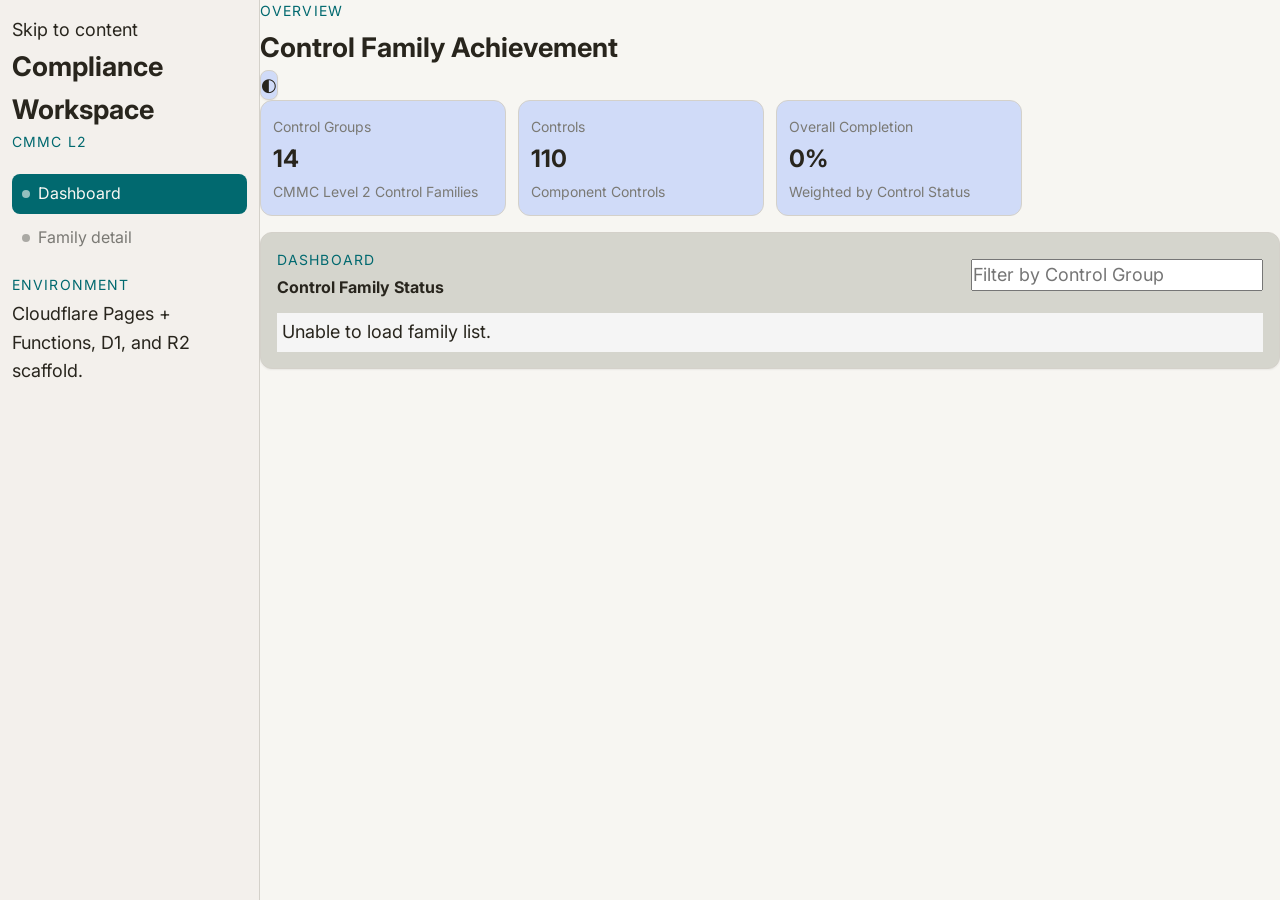
==== public/dashboard.html @ 38d0256f "Add files via upload" ====
<!DOCTYPE html>
<html lang="en">
<head>
  <meta charset="UTF-8" />
  <meta name="viewport" content="width=device-width, initial-scale=1.0" />
  <title>CMMC Level 2 Dashboard</title>
  <link rel="preconnect" href="https://fonts.googleapis.com">
  <link rel="preconnect" href="https://fonts.gstatic.com" crossorigin>
  <link href="https://fonts.googleapis.com/css2?family=Inter:wght@400;500;600;700&display=swap" rel="stylesheet">
  <link rel="stylesheet" href="styles.css?v=16" />
</head>
<body>
 
  <div class="shell">
    <aside class="sidebar">
      <div class="brand">
        <!--<div class="brand-mark" aria-hidden="true">C2</div>-->
        <div>
          <a class="skip-link" href="#main">Skip to content</a>
          <h1>Compliance Workspace</h1>
          <p class="eyebrow">CMMC L2</p>
        </div>
      </div>
      <nav class="nav-group" aria-label="Primary">
        <a class="nav-link active" href="/dashboard.html"><span class="dot"></span>Dashboard</a>
        <a class="nav-link" href="/family.html?family=AC"><span class="dot"></span>Family detail</a>
      </nav>
      <div class="sidebar-card">
        <p class="eyebrow">Environment</p>
        <p>Cloudflare Pages + Functions, D1, and R2 scaffold.</p>
      </div>
    </aside>

    <main id="main" class="main" data-dashboard-page>
      <header class="topbar">
        <div>
          <p class="eyebrow">Overview</p>
          <h2>Control Family Achievement</h2>
        </div>
        <button class="theme-toggle" type="button" data-theme-toggle aria-label="Switch color theme">◐</button>
      </header>

      <section class="kpis" aria-label="Summary metrics">
        <article class="kpi">
          <span class="metric-label">Control Groups</span>
   	  <strong id="familyCount">14</strong>
   	  <span>CMMC Level 2 Control Families</span>
        </article>
        <article class="kpi">
          <span class="metric-label">Controls</span>
          <strong id="controlCount">110</strong>
          <span>Component Controls</span>
        </article>
        <article class="kpi">
          <span class="metric-label">Overall Completion</span>
          <strong id="overallCompletion">0%</strong>
          <span>Weighted by Control Status</span>
        </article>
      </section>

      <section class="panel">
        <div class="panel-head">
        <div>
           <div class="eyebrow">Dashboard</div>
              <h3 class="panel-title">Control Family Status</h3>
           </div>
           <div class="panel-actions">
              <input id="familySearch" type="search" placeholder="Filter by Control Group" aria-label="Filter Groups" />
           </div>
        </div>
        <div id="familyGrid" class="family-grid" aria-live="polite"></div>

      </section>
    </main>
  </div>
  <script src="./app.js?v=2" defer></script>
</body>
</html>
---- public/styles.css ----
/*CMMC Dashboard*/
/*Project Common Styles*/
:root {
  --font-body: 'Inter', system-ui, -apple-system, BlinkMacSystemFont, 'Segoe UI', sans-serif;
  --text-xs: clamp(0.75rem, 0.7rem + 0.25vw, 0.875rem);
  --text-sm: clamp(0.875rem, 0.8rem + 0.35vw, 1rem);
  --text-base: clamp(1rem, 0.95rem + 0.25vw, 1.125rem);
  --text-lg: clamp(1.125rem, 1rem + 0.75vw, 1.5rem);
  --text-xl: clamp(1.5rem, 1.2rem + 1.25vw, 2.25rem);
  --space-1: 0.25rem;
  --space-2: 0.5rem;
  --space-3: 0.75rem;
  --space-4: 1rem;
  --space-5: 1.25rem;
  --space-6: 1.5rem;
  --space-8: 2rem;
  --space-10: 2.5rem;
  --space-12: 3rem;
  --color-bg: #f7f6f2;
  --color-surface: #d0dbf8;
  --color-surface-2: hsl(60, 8%, 82%);
  --color-surface-offset: #f3f0ec;
  --color-border: #d4d1ca;
  --color-divider: #dcd9d5;
  --color-text: #28251d;
  --color-text-muted: #7a7974;
  --color-text-faint: #bab9b4;
  --color-text-inverse: #f9f8f4;
  --color-primary: #01696f;
  --color-primary-hover: #0c4e54;
  --color-success-bg: #d4dfcc;
  --color-success-text: #2e5c10;
  --color-warning-bg: #e9e0c6;
  --color-warning-text: #8a5b00;
  --color-danger-bg: #e0ced7;
  --color-danger-text: #7d1e5e;
  --color-info-bg: #c6d8e4;
  --color-info-text: #0b5177;
  --radius-md: 0.5rem;
  --radius-lg: 0.75rem;
  --radius-xl: 1rem;
  --radius-full: 9999px;
  --shadow-sm: 0 1px 2px rgba(0, 0, 0, 0.06);
  --shadow-md: 0 8px 24px rgba(0, 0, 0, 0.08);
  --transition: 180ms cubic-bezier(0.16, 1, 0.3, 1);
}

*, *::before, *::after { box-sizing: border-box; margin: 0; padding: 0; }
html { -webkit-text-size-adjust: none; text-size-adjust: none; }
body {
  min-height: 100vh;
  background: var(--color-bg);  
 
  color: var(--color-text);
  font-family: var(--font-body);
  font-size: var(--text-base);
  line-height: 1.6;
}
img, svg { display: block; max-width: 100%; }
a { color: inherit; text-decoration: none; }
button, input, select, textarea { font: inherit; color: inherit; }

button {
 border: 1px solid var(--color-border);
 background: var(--color-surface);
 border-radius: var(--radius-md);
 box-shadow: var(--shadow-sm);
 cursor: pointer; 
}

.brand-copy strong { display: block; font-size: var(--text-sm); }
.brand-copy span, .sidebar-footer { font-size: var(--text-xs); color: var(--color-text-muted); }

.nav-link:hover { background: var(--color-surface-2); color: var(--color-text); }
.nav-link.active { background: var(--color-primary); color: var(--color-text-inverse); }
.dot { width: 8px; height: 8px; border-radius: 999px; background: currentColor; opacity: 0.6; }


.tenant small { display: block; font-size: var(--text-xs); color: var(--color-text-muted); }
.tenant strong { font-size: var(--text-sm); }
.topbar-right { display: flex; align-items: center; gap: var(--space-3); }
.chip {
  font-size: var(--text-xs);
  padding: 0.25rem 0.55rem;
  border-radius: var(--radius-full);
  background: var(--color-surface-offset);
  color: var(--color-text-muted);
}
.avatar {
  width: 28px;
  height: 28px;
  border-radius: 999px;
  background: var(--color-primary);
  color: var(--color-text-inverse);
  display: grid;
  place-items: center;
  font-size: var(--text-xs);
  font-weight: 700;
}

.content { padding: var(--space-4) var(--space-5) var(--space-5); max-width: 1440px; }
.page-header {
  display: flex;
  justify-content: space-between;
  align-items: flex-start;
  gap: var(--space-4);
  margin-bottom: var(--space-4);
}
.eyebrow {
  font-size: var(--text-xs);
  color: var(--color-primary);
  text-transform: uppercase;
  letter-spacing: 0.08em;
  margin-bottom: var(--space-1);
}
.page-title { font-size: var(--text-xl); font-weight: 700; }
.page-subtitle { font-size: var(--text-sm); color: var(--color-text-muted); max-width: 68ch; }
.page-actions { display: flex; gap: var(--space-2); flex-wrap: wrap; }

.btn {
  display: inline-flex;
  align-items: center;
  justify-content: center;
  gap: 0.35rem;
  padding: 0.48rem 0.92rem;
  border-radius: var(--radius-full);
  font-size: var(--text-sm);
  border: 1px solid transparent;
  transition: all var(--transition);
}
.btn-primary { background: var(--color-primary); color: var(--color-text-inverse); }
.btn-primary:hover { background: var(--color-primary-hover); }
.btn-outline { background: var(--color-surface); border-color: var(--color-border); }
.btn-small { padding: 0.4rem 0.75rem; font-size: var(--text-xs); }

.kpis {
  display: grid;
  grid-template-columns: repeat(4, minmax(0, 1fr));
  gap: var(--space-3);
  margin-bottom: var(--space-4);
}
.kpi {
  background: var(--color-surface);
  border: 1px solid var(--color-border);
  border-radius: var(--radius-lg);
  padding: var(--space-3);
}
.kpi label { display: block; font-size: var(--text-xs); color: var(--color-text-muted); }
.kpi strong { display: block; font-size: var(--text-lg); margin-top: 0.1rem; }
.kpi span { display: block; font-size: var(--text-xs); color: var(--color-text-muted); margin-top: 0.15rem; }

.stack { display: grid; gap: var(--space-4); }
.panel {
  background: var(--color-surface-2);
  border: 1px solid var(--color-border);
  border-radius: var(--radius-lg);
  box-shadow: var(--shadow-sm);
  padding: var(--space-4);
}
.panel-head { display: flex; justify-content: space-between; align-items: center; gap: var(--space-2); margin-bottom: var(--space-3); }
.panel-title { font-size: var(--text-sm); font-weight: 700; }
.panel-sub { font-size: var(--text-xs); color: var(--color-text-muted); }
.empty-state-panel { min-height: 160px; display: grid; place-items: center; }

.control-card {
 /* display: grid; */
  gap: var(--space-4);
  padding: var(--space-4);
  background-color: var(--color-surface);
  border: 1px solid var(--color-border);
  border-radius: var(--radius-md);
  box-shadow: var(--shadow-sm);
}

.control-card:hover {
  box-shadow: var(--shadow-md);
  background-color: var(--color-surface-2);
}

.control-topline {
  align-items: flex-start;
  display: flex;
  gap: var(--space-3);
  justify-content: space-between;

  
}

.control-title {
  font-size: var(--text-xs);
  color: var(--color-primary);
  text-transform: uppercase;
  letter-spacing: 0.06em;
  margin-bottom: 0.1rem;
}

.control-id {
 font-size: var(--text-lg); line-height: 1.25; 
 white-space: normal;
 overflow-wrap: break-word;
 word-break: normal;
}

.control-description { color: var(--color-text-muted); max-width: 85ch; }

.control-badges { display: flex; gap: var(--space-2); flex-wrap: wrap; justify-content: flex-end; }

.badge {
  display: inline-flex;
  align-items: center;
  border-radius: var(--radius-full);
  padding: 0.18rem 0.58rem;
  font-size: var(--text-xs);
  white-space: nowrap;
}

.status-implemented, .guide-published { background: var(--color-success-bg); color: var(--color-success-text); }

.status-in_progress, .guide-draft { background: var(--color-warning-bg); color: var(--color-warning-text); }

.status-not_started, .guide-archived { background: var(--color-danger-bg); color: var(--color-danger-text); }

.status-partially_met, .status-ready_for_review, .evidence-badge { background: var(--color-info-bg); color: var(--color-info-text); }

.guide-none { background: var(--color-surface-offset); color: var(--color-text-muted); }

.control-meta-grid {
  background-color: var(--color-surface);
  border: 1px solid oklch(from var(--color-text) l c h / 0.10);
  border-radius: var(--radius-md);
  box-shadow: var(--shadow-sm);
  display: grid;
  grid-template-columns: repeat(4, minmax(0, 1fr));
  gap: var(--space-3);
  padding: var(--space-4);
}

.meta-label { display: block; font-size: var(--text-xs); color: var(--color-text-muted); margin-bottom: 0.15rem; }

.meta-item strong { font-size: var(--text-sm); }

.family-grid {
  display: grid;
  grid-template-columns: repeat(4, 1fr);
  gap: var(--space-4);
  padding: 5px;
  background-color: #f5f5f5;
}

.meta-item {
  padding: var(--space-3);
  border: 1px solid var(--color-divider);
  border-radius: var(--radius-md);
  background: var(--color-surface-2);
}


.guide-layout {
  display: grid;
  grid-template-columns: minmax(0, 1.8fr) minmax(260px, 0.9fr);
  gap: var(--space-4);
}
.guide-card, .guide-utility-card {
  border: 1px solid var(--color-divider);
  border-radius: var(--radius-lg);
  background: var(--color-surface-2);
  padding: var(--space-4);
}
.section-heading-row {
  display: flex;
  justify-content: space-between;
  align-items: flex-start;
  gap: var(--space-2);
  margin-bottom: var(--space-3);
}
.section-heading-row.compact { margin-bottom: var(--space-2); }
.section-title { font-size: var(--text-sm); font-weight: 700; }
.section-subtitle { font-size: var(--text-xs); color: var(--color-text-muted); }
.guide-empty {
  border: 1px dashed var(--color-border);
  border-radius: var(--radius-md);
  background: var(--color-surface);
  padding: var(--space-3);
  color: var(--color-text-muted);
}


.prose { display: grid; gap: var(--space-2); }
.prose p { max-width: 78ch; }
.prose ul, .prose ol { padding-left: 1.25rem; }
.prose li + li { margin-top: 0.25rem; }
.prose code {
  background: var(--color-surface);
  border: 1px solid var(--color-divider);
  border-radius: 0.35rem;
  padding: 0.05rem 0.35rem;
  font-size: 0.92em;
}
.prose pre {
  overflow: auto;
  background: #1f1d19;
  color: #f7f6f2;
  border-radius: var(--radius-md);
  padding: var(--space-3);
}



@media (max-width: 1180px) {
  .kpis, .control-meta-grid { grid-template-columns: repeat(2, minmax(0, 1fr)); }

}

@media (max-width: 900px) {


@media (max-width: 620px) {
  .kpis, .control-meta-grid { grid-template-columns: 1fr; }
  .topbar { padding-inline: var(--space-3); }
}
/*********************************************************************************************/
/*********************************************************************************************/
/************************************Unused Styles********************************************/
/*********************************************************************************************/
/*********************************************************************************************/

.guide-header { display: flex; justify-content: space-between; align-items: baseline; gap: var(--space-2); margin-bottom: var(--space-2); }
.guide-title { font-size: var(--text-base); font-weight: 700; }
.guide-version { font-size: var(--text-xs); color: var(--color-text-muted); }
.guide-summary { margin-bottom: var(--space-3); color: var(--color-text-muted); }

.main { display: flex; flex-direction: column; min-width: 0; }
.topbar {
  height: 56px;
  background: var(--color-surface);
  border-bottom: 1px solid var(--color-border);
  display: flex;
  align-items: center;
  justify-content: space-between;
  padding: 0 var(--space-4);
  gap: var(--space-3);
}
  .guide-layout { grid-template-columns: 1fr; }

.artifact-copy { display: grid; gap: 0.1rem; }
.artifact-copy strong { font-size: var(--text-sm); }
.artifact-copy span { font-size: var(--text-xs); color: var(--color-text-muted); }
.artifact-empty {
  border: 1px dashed var(--color-border);
  border-radius: var(--radius-md);
  padding: var(--space-3);
  color: var(--color-text-muted);
  background: var(--color-surface-2);
}

  .shell { grid-template-columns: 1fr; }
  .sidebar { display: none; }
  .content { padding: var(--space-3); }
  .page-header, .control-topline { flex-direction: column; }
  .control-badges { justify-content: flex-start; }
}
.shell { display: grid; grid-template-columns: 260px minmax(0, 1fr); min-height: 100vh; }

.sidebar {
  background: var(--color-surface-offset);
  border-right: 1px solid var(--color-border);
  padding: var(--space-4) var(--space-3);
  display: flex;
  flex-direction: column;
  gap: var(--space-4);
}
.brand { display: flex; gap: var(--space-2); align-items: center; }

.brand-mark {
  width: 28px;
  height: 28px;
  border-radius: 0.7rem;
  background: var(--color-surface);
  border: 1px solid var(--color-border);
  display: grid;
  place-items: center;
  color: var(--color-primary);
  font-size: var(--text-sm);
  font-weight: 700;
}

.nav-group { display: flex; flex-direction: column; gap: 0.25rem; }

.nav-label {
  font-size: var(--text-xs);
  text-transform: uppercase;
  letter-spacing: 0.06em;
  color: var(--color-text-muted);
  margin: var(--space-2) var(--space-1) var(--space-1);
}

.file-row {
  display: flex;
  justify-content: space-between;
  align-items: center;
  gap: var(--space-3);
  padding: var(--space-3);
  border: 1px solid var(--color-divider);
  border-radius: var(--radius-md);
  background: var(--color-surface);
}
.file-copy { display: grid; gap: 0.1rem; }
.file-copy strong { font-size: var(--text-sm); }
.file-copy span, .file-row span { font-size: var(--text-xs); color: var(--color-text-muted); }

.evidence-section {
  border-top: 1px solid var(--color-divider);
  padding-top: var(--space-4);
}
.artifact-list { display: grid; gap: var(--space-2); }
.artifact-item {
  display: flex;
  justify-content: space-between;
  gap: var(--space-3);
  padding: var(--space-3);
  border: 1px solid var(--color-divider);
  border-radius: var(--radius-md);
  background: var(--color-surface-2);
}

.nav-link {
  display: flex;
  align-items: center;
  gap: var(--space-2);
  padding: 0.45rem 0.6rem;
  border-radius: var(--radius-md);
  font-size: var(--text-sm);
  color: var(--color-text-muted);
  transition: all var(--transition);
}
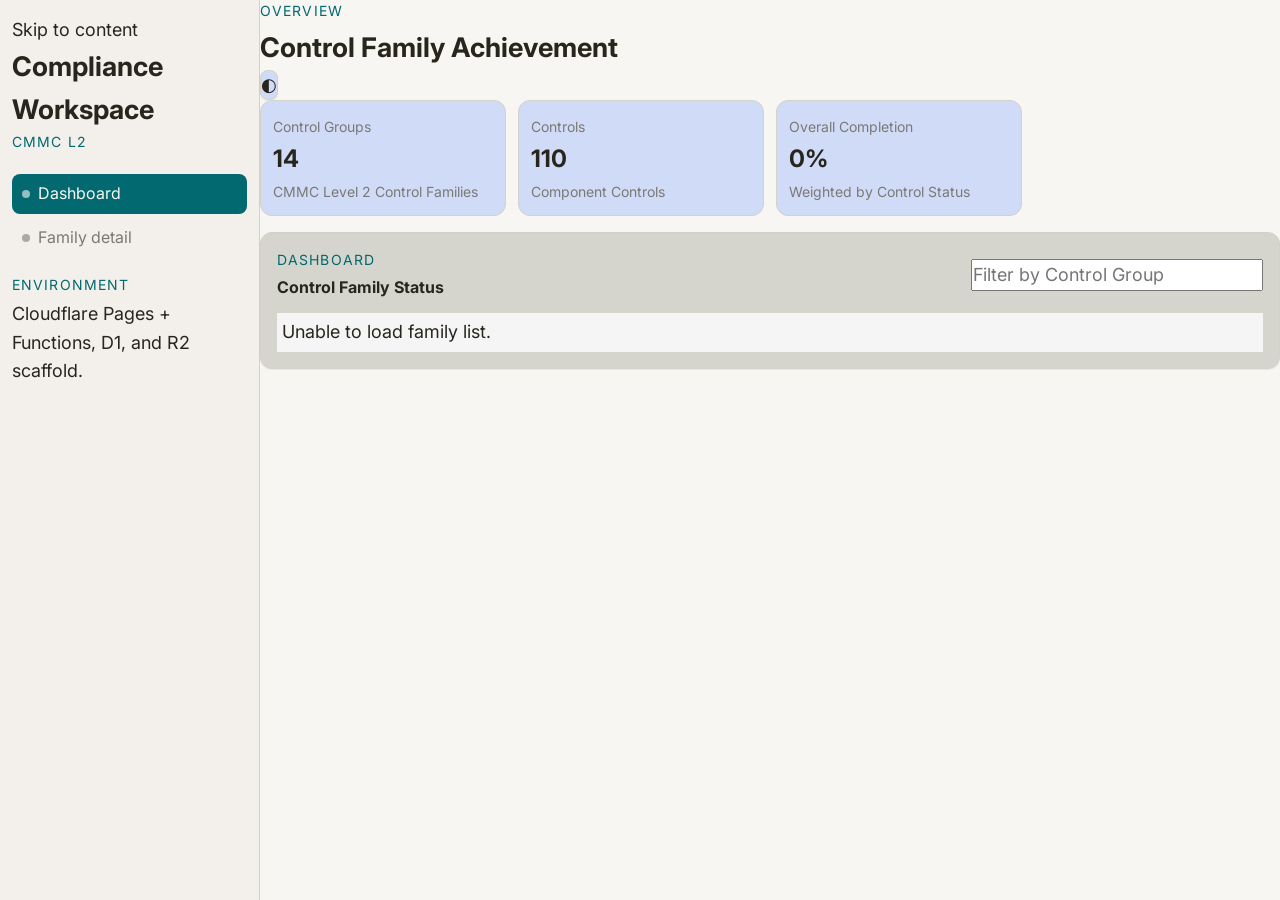
==== commit c08ec789: "Add files via upload" ====
--- a/public/dashboard.html
+++ b/public/dashboard.html
@@ -7,7 +7,7 @@
   <link rel="preconnect" href="https://fonts.googleapis.com">
   <link rel="preconnect" href="https://fonts.gstatic.com" crossorigin>
   <link href="https://fonts.googleapis.com/css2?family=Inter:wght@400;500;600;700&display=swap" rel="stylesheet">
-  <link rel="stylesheet" href="styles.css?v=16" />
+  <link rel="stylesheet" href="styles.css?v=19" />
 </head>
 <body>
  
@@ -73,6 +73,6 @@
       </section>
     </main>
   </div>
-  <script src="./app.js?v=2" defer></script>
+  <script src="./app.js?v=3" defer></script>
 </body>
 </html>
--- a/public/styles.css
+++ b/public/styles.css
@@ -18,6 +18,10 @@
   --space-12: 3rem;
   --color-bg: #f7f6f2;
   --color-surface: #d0dbf8;
+  --color-surface-red: #d0dbf8;
+  --color-surface-orange: #d0dbf8;
+  --color-surface-yellow: #d0dbf8;
+  --color-surface-green: #d0dbf8;
   --color-surface-2: hsl(60, 8%, 82%);
   --color-surface-offset: #f3f0ec;
   --color-border: #d4d1ca;
@@ -43,6 +47,30 @@
   --shadow-sm: 0 1px 2px rgba(0, 0, 0, 0.06);
   --shadow-md: 0 8px 24px rgba(0, 0, 0, 0.08);
   --transition: 180ms cubic-bezier(0.16, 1, 0.3, 1);
+  --color-success: #437a22;
+  --color-yellow: #d19900;
+  --color-orange: #da7101;
+  --color-error: #a12c7b;
+
+}
+.metric-card {
+  position: relative;
+  padding-right: calc(var(--space-4) + 10px);
+  background-color: var(--color-surface);
+  border: 1px solid var(--color-border);
+  border-radius: var(--radius-md);
+  box-shadow: var(--shadow-sm);
+}
+
+.metric-card::after {
+  content: "";
+  position: absolute;
+  top: 10px;
+  right: 10px;
+  bottom: 10px;
+  width: 6px;
+  border-radius: var(--radius-full);
+  background-color: var(--metric-indicator, var(--color-border));
 }
 
 *, *::before, *::after { box-sizing: border-box; margin: 0; padding: 0; }
@@ -164,18 +192,35 @@
 
 .control-card {
  /* display: grid; */
-  gap: var(--space-4);
+  gap: var(--space-2);
   padding: var(--space-4);
   background-color: var(--color-surface);
   border: 1px solid var(--color-border);
   border-radius: var(--radius-md);
   box-shadow: var(--shadow-sm);
-}
-
-.control-card:hover {
-  box-shadow: var(--shadow-md);
-  background-color: var(--color-surface-2);
-}
+  padding-right: 28px;
+  position: relative;
+  text-align: center;
+}
+
+.control-card::after {
+  content: "";
+  display: block;
+  position: absolute;
+  top: 10px;
+  right: 10px;
+  bottom: 10px;
+  width: 6px;
+  border-radius: 9999px;
+  background-color: var(--status-indicator, #999);
+}
+
+.control-card[data-status="green"] {--status-indicator: var(--color-success);}
+.control-card[data-status="yellow"] {--status-indicator: var(--color-yellow);}
+.control-card[data-status="orange"] {--status-indicator: var(--color-orange);}
+.control-card[data-status="red"] {--status-indicator: var(--color-error);}
+
+.control-card:hover {box-shadow: var(--shadow-md); background-color: var(--color-surface-2);}
 
 .control-topline {
   align-items: flex-start;
@@ -205,6 +250,8 @@
 
 .control-badges { display: flex; gap: var(--space-2); flex-wrap: wrap; justify-content: flex-end; }
 
+
+
 .badge {
   display: inline-flex;
   align-items: center;
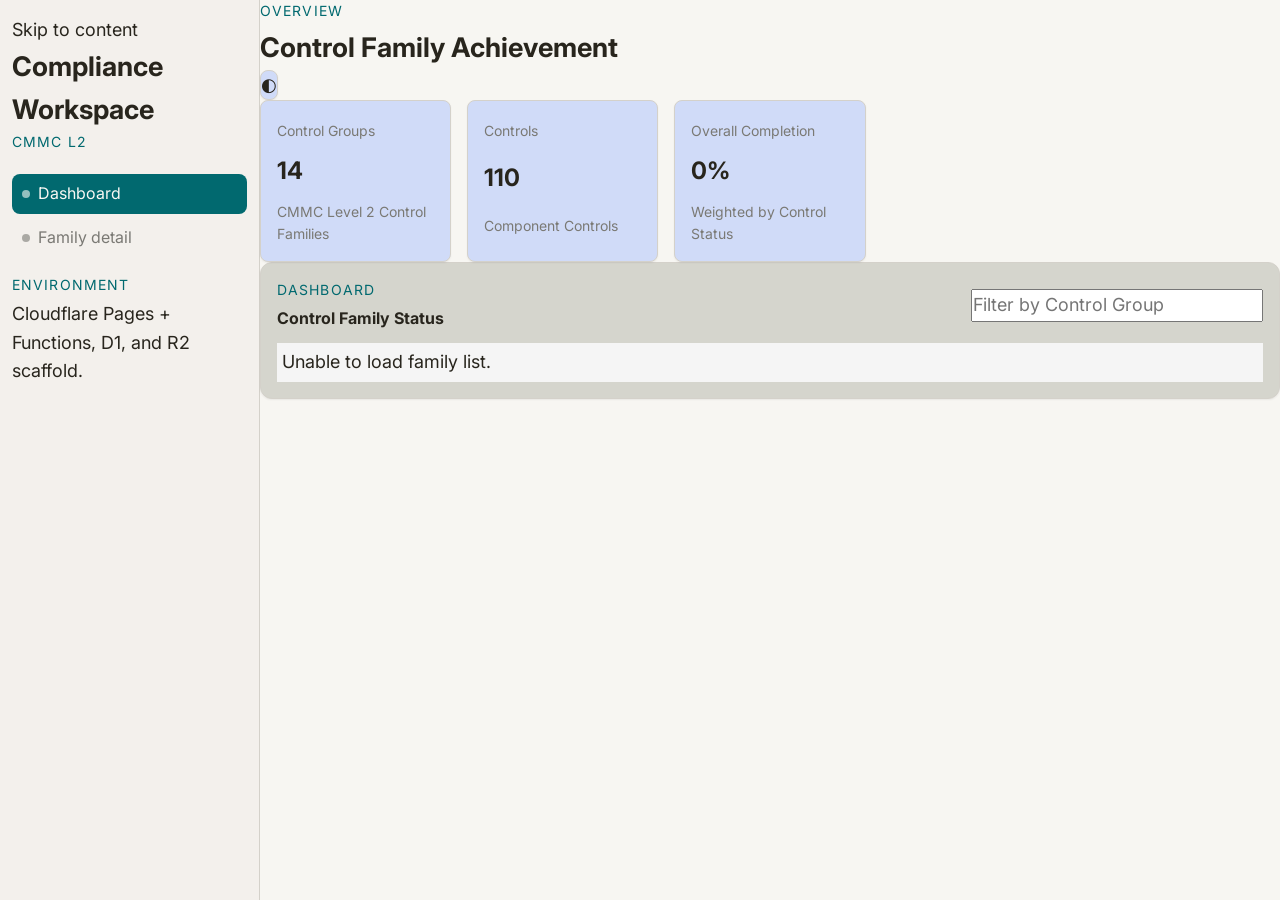
==== commit aa57f3e4: "Add files via upload" ====
--- a/public/dashboard.html
+++ b/public/dashboard.html
@@ -7,7 +7,8 @@
   <link rel="preconnect" href="https://fonts.googleapis.com">
   <link rel="preconnect" href="https://fonts.gstatic.com" crossorigin>
   <link href="https://fonts.googleapis.com/css2?family=Inter:wght@400;500;600;700&display=swap" rel="stylesheet">
-  <link rel="stylesheet" href="styles.css?v=19" />
+  <link rel="stylesheet" href="styles.css?v=20" />
+  <script src="./app.js?v=4" defer></script>
 </head>
 <body>
  
@@ -73,6 +74,6 @@
       </section>
     </main>
   </div>
-  <script src="./app.js?v=3" defer></script>
+  
 </body>
 </html>
--- a/public/styles.css
+++ b/public/styles.css
@@ -53,6 +53,99 @@
   --color-error: #a12c7b;
 
 }
+
+.family-page-actions {
+  display: grid;
+  gap: var(--space-3);
+  justify-items: end;
+}
+
+.family-edit-panel {
+  margin-top: var(--space-6);
+}
+
+.family-edit-form {
+  display: grid;
+  grid-template-columns: repeat(2, minmax(240px, 1fr));
+  gap: var(--space-4);
+}
+
+.form-field {
+  display: grid;
+  gap: var(--space-2);
+}
+
+.form-field-wide {
+  grid-column: 1 / -1;
+}
+
+.form-label {
+  font-size: var(--text-sm);
+  color: var(--color-text-muted);
+}
+
+.family-edit-form select,
+.family-edit-form input[type="file"],
+.family-edit-form textarea {
+  width: 100%;
+  padding: var(--space-3);
+  border: 1px solid var(--color-border);
+  border-radius: var(--radius-md);
+  background-color: var(--color-surface);
+  color: var(--color-text);
+}
+
+.form-actions {
+  grid-column: 1 / -1;
+  display: flex;
+  gap: var(--space-3);
+  justify-content: flex-end;
+}
+
+.metric-card-boolean[data-presence="yes"] {
+  background-color: var(--color-success-highlight);
+  border-color: var(--color-success);
+}
+
+.metric-card-boolean[data-presence="no"] {
+  background-color: var(--color-error-highlight);
+  border-color: var(--color-error);
+}
+
+.metric-card-status {
+  color: var(--color-text);
+  text-align: center;
+  align-items: center;
+  background-color: var(--color-surface);
+  background-color: maroon;
+}
+
+.metric-card-status[data-status="green"] {
+  background-color: var(--color-success-highlight);
+  border-color: var(--color-success);
+}
+
+.metric-card-status[data-status="yellow"] {
+  background-color: var(--color-yellow-highlight);
+  border-color: var(--color-yellow);
+}
+
+.metric-card-status[data-status="orange"] {
+  background-color: var(--color-orange-highlight);
+  border-color: var(--color-orange);
+}
+
+.metric-card-status[data-status="red"] {
+  background-color: var(--color-error-highlight);
+  border-color: var(--color-error);
+}
+
+
+
+
+
+
+
 .metric-card {
   position: relative;
   padding-right: calc(var(--space-4) + 10px);
@@ -163,15 +256,48 @@
 
 .kpis {
   display: grid;
-  grid-template-columns: repeat(4, minmax(0, 1fr));
-  gap: var(--space-3);
-  margin-bottom: var(--space-4);
-}
+  gap: var(--space-4);
+  grid-template-columns: repeat(5, minmax(0, 1fr));
+}
+
 .kpi {
+  display: grid;
+  gap: var(--space-2);
+  padding: var(--space-4);
+  border: 1px solid var(--color-border);
+  border-radius: var(--radius-md);
   background: var(--color-surface);
-  border: 1px solid var(--color-border);
-  border-radius: var(--radius-lg);
-  padding: var(--space-3);
+  box-shadow: var(--shadow-sm);
+}
+
+.kpi-boolean[data-presence="yes"] {
+  background: var(--color-success-highlight);
+  border-color: var(--color-success);
+}
+
+.kpi-boolean[data-presence="no"] {
+  background: var(--color-error-highlight);
+  border-color: var(--color-error);
+}
+
+.kpi-status[data-status="green"] {
+  background: var(--color-success-highlight);
+  border-color: var(--color-success);
+}
+
+.kpi-status[data-status="yellow"] {
+  background: var(--color-yellow-highlight);
+  border-color: var(--color-yellow);
+}
+
+.kpi-status[data-status="orange"] {
+  background: var(--color-orange-highlight);
+  border-color: var(--color-orange);
+}
+
+.kpi-status[data-status="red"] {
+  background: var(--color-error-highlight);
+  border-color: var(--color-error);
 }
 .kpi label { display: block; font-size: var(--text-xs); color: var(--color-text-muted); }
 .kpi strong { display: block; font-size: var(--text-lg); margin-top: 0.1rem; }
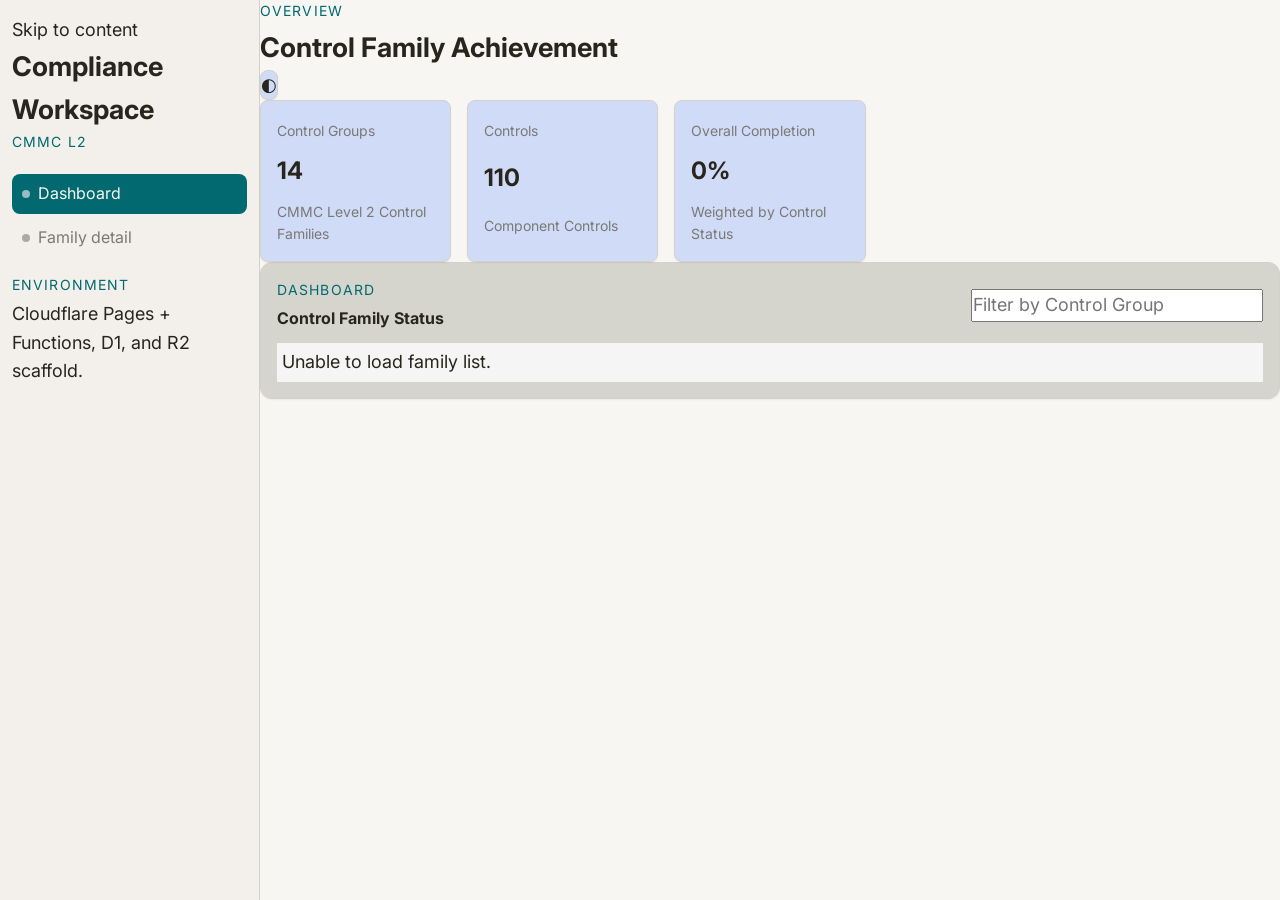
==== commit e5639981: "Add files via upload" ====
--- a/public/dashboard.html
+++ b/public/dashboard.html
@@ -7,8 +7,8 @@
   <link rel="preconnect" href="https://fonts.googleapis.com">
   <link rel="preconnect" href="https://fonts.gstatic.com" crossorigin>
   <link href="https://fonts.googleapis.com/css2?family=Inter:wght@400;500;600;700&display=swap" rel="stylesheet">
-  <link rel="stylesheet" href="styles.css?v=20" />
-  <script src="./app.js?v=4" defer></script>
+  <link rel="stylesheet" href="styles.css?v=23" />
+  <script src="./app.js?v=5" defer></script>
 </head>
 <body>
  
--- a/public/styles.css
+++ b/public/styles.css
@@ -51,6 +51,7 @@
   --color-yellow: #d19900;
   --color-orange: #da7101;
   --color-error: #a12c7b;
+   --color-error-highlight: #fef3f2;
 
 }
 
